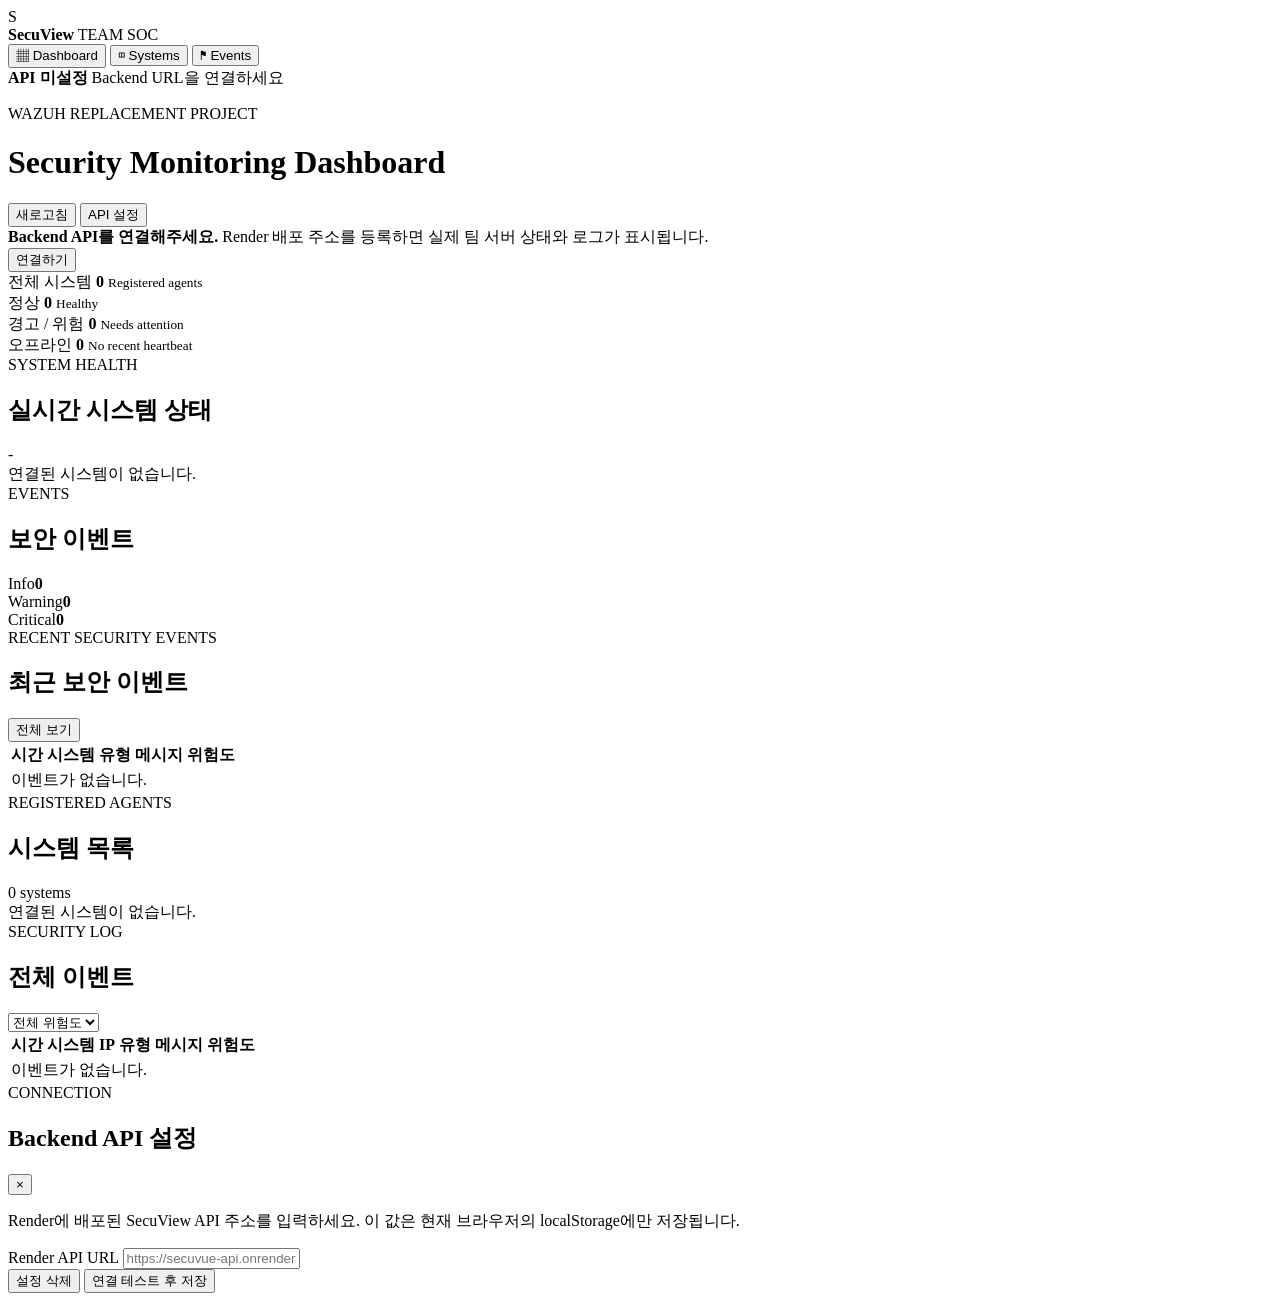
==== index.html @ e7838604 "Add GitHub Pages dashboard shell" ====
<!doctype html>
<html lang="ko">
<head>
  <meta charset="utf-8">
  <meta name="viewport" content="width=device-width,initial-scale=1">
  <meta name="theme-color" content="#0f172a">
  <title>SecuView | Security Monitoring Dashboard</title>
  <link rel="stylesheet" href="./css/style.css">
</head>
<body>
  <div class="app-shell">
    <aside class="sidebar">
      <div class="brand">
        <div class="brand-mark">S</div>
        <div class="brand-copy">
          <strong>SecuView</strong>
          <span>TEAM SOC</span>
        </div>
      </div>

      <nav class="nav">
        <button class="nav-item active" data-page="dashboard"><span>▦</span> Dashboard</button>
        <button class="nav-item" data-page="systems"><span>◫</span> Systems</button>
        <button class="nav-item" data-page="events"><span>⚑</span> Events</button>
      </nav>

      <div class="sidebar-status">
        <i id="apiDot"></i>
        <div>
          <strong id="apiState">API 미설정</strong>
          <span id="apiSmall">Backend URL을 연결하세요</span>
        </div>
      </div>
    </aside>

    <main class="main">
      <header class="topbar">
        <div>
          <p class="eyebrow">WAZUH REPLACEMENT PROJECT</p>
          <h1 id="pageTitle">Security Monitoring Dashboard</h1>
        </div>
        <div class="top-actions">
          <button id="refreshBtn" class="btn secondary">새로고침</button>
          <button id="settingsBtn" class="btn primary">API 설정</button>
        </div>
      </header>

      <section id="connectionNotice" class="notice">
        <div>
          <strong>Backend API를 연결해주세요.</strong>
          <span>Render 배포 주소를 등록하면 실제 팀 서버 상태와 로그가 표시됩니다.</span>
        </div>
        <button id="noticeSettings" class="btn primary">연결하기</button>
      </section>

      <section id="dashboardPage" class="page active">
        <div class="summary-grid">
          <article class="summary-card">
            <span>전체 시스템</span>
            <strong id="totalSystems">0</strong>
            <small>Registered agents</small>
          </article>
          <article class="summary-card">
            <span>정상</span>
            <strong id="healthySystems">0</strong>
            <small>Healthy</small>
          </article>
          <article class="summary-card">
            <span>경고 / 위험</span>
            <strong id="alertSystems">0</strong>
            <small>Needs attention</small>
          </article>
          <article class="summary-card">
            <span>오프라인</span>
            <strong id="offlineSystems">0</strong>
            <small>No recent heartbeat</small>
          </article>
        </div>

        <div class="dashboard-grid">
          <article class="panel span-2">
            <div class="panel-head">
              <div>
                <span class="panel-label">SYSTEM HEALTH</span>
                <h2>실시간 시스템 상태</h2>
              </div>
              <span id="lastUpdated" class="badge">-</span>
            </div>
            <div id="dashboardSystems" class="system-list empty-box">연결된 시스템이 없습니다.</div>
          </article>

          <article class="panel">
            <div class="panel-head">
              <div>
                <span class="panel-label">EVENTS</span>
                <h2>보안 이벤트</h2>
              </div>
            </div>
            <div class="event-counts">
              <div><i class="legend-dot info"></i><span>Info</span><strong id="infoEvents">0</strong></div>
              <div><i class="legend-dot warning"></i><span>Warning</span><strong id="warningEvents">0</strong></div>
              <div><i class="legend-dot critical"></i><span>Critical</span><strong id="criticalEvents">0</strong></div>
            </div>
          </article>

          <article class="panel full">
            <div class="panel-head">
              <div>
                <span class="panel-label">RECENT SECURITY EVENTS</span>
                <h2>최근 보안 이벤트</h2>
              </div>
              <button class="text-btn" data-go="events">전체 보기</button>
            </div>
            <div class="table-wrap">
              <table>
                <thead>
                  <tr>
                    <th>시간</th>
                    <th>시스템</th>
                    <th>유형</th>
                    <th>메시지</th>
                    <th>위험도</th>
                  </tr>
                </thead>
                <tbody id="recentEvents">
                  <tr><td colspan="5" class="empty-cell">이벤트가 없습니다.</td></tr>
                </tbody>
              </table>
            </div>
          </article>
        </div>
      </section>

      <section id="systemsPage" class="page">
        <article class="panel full">
          <div class="panel-head">
            <div>
              <span class="panel-label">REGISTERED AGENTS</span>
              <h2>시스템 목록</h2>
            </div>
            <span id="systemCount" class="badge">0 systems</span>
          </div>
          <div id="systemsGrid" class="systems-grid empty-box">연결된 시스템이 없습니다.</div>
        </article>
      </section>

      <section id="eventsPage" class="page">
        <article class="panel full">
          <div class="panel-head">
            <div>
              <span class="panel-label">SECURITY LOG</span>
              <h2>전체 이벤트</h2>
            </div>
            <select id="severityFilter">
              <option value="all">전체 위험도</option>
              <option value="info">Info</option>
              <option value="warning">Warning</option>
              <option value="critical">Critical</option>
            </select>
          </div>
          <div class="table-wrap">
            <table>
              <thead>
                <tr>
                  <th>시간</th>
                  <th>시스템</th>
                  <th>IP</th>
                  <th>유형</th>
                  <th>메시지</th>
                  <th>위험도</th>
                </tr>
              </thead>
              <tbody id="allEvents">
                <tr><td colspan="6" class="empty-cell">이벤트가 없습니다.</td></tr>
              </tbody>
            </table>
          </div>
        </article>
      </section>
    </main>
  </div>

  <div id="settingsModal" class="modal hidden">
    <div class="modal-card">
      <div class="modal-head">
        <div>
          <span class="panel-label">CONNECTION</span>
          <h2>Backend API 설정</h2>
        </div>
        <button id="closeSettings" class="icon-btn">×</button>
      </div>

      <p class="help">
        Render에 배포된 SecuView API 주소를 입력하세요. 이 값은 현재 브라우저의
        localStorage에만 저장됩니다.
      </p>

      <form id="settingsForm">
        <label>
          Render API URL
          <input id="apiUrlInput" type="url" placeholder="https://secuvue-api.onrender.com" required>
        </label>
        <div id="settingsError" class="form-error hidden"></div>
        <div class="modal-actions">
          <button type="button" id="clearApiBtn" class="btn secondary">설정 삭제</button>
          <button type="submit" class="btn primary">연결 테스트 후 저장</button>
        </div>
      </form>
    </div>
  </div>

  <script src="./js/app.js"></script>
</body>
</html>
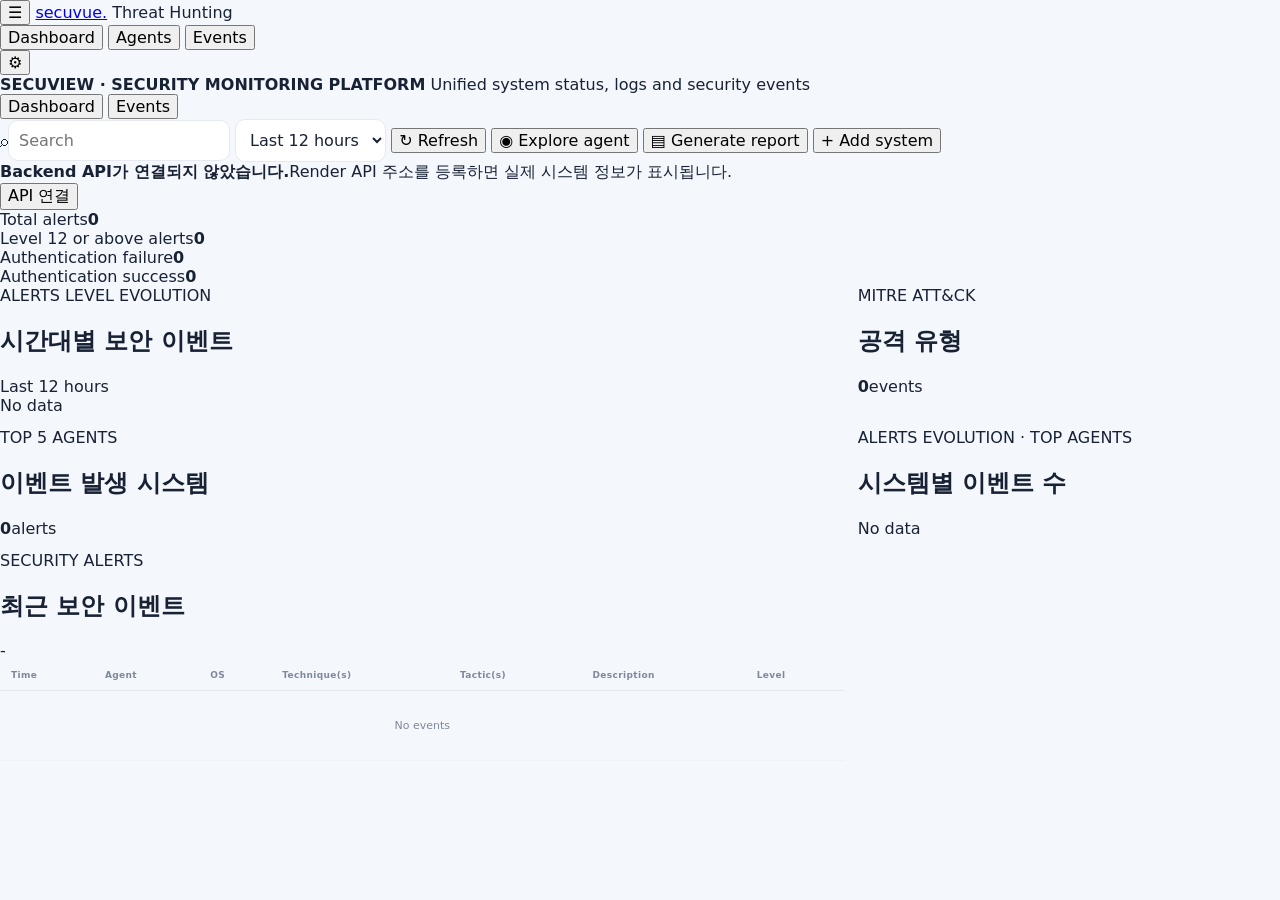
==== commit 0b38bbcc: "Redesign dashboard with Wazuh-inspired SOC interface" ====
--- a/index.html
+++ b/index.html
@@ -3,209 +3,189 @@
 <head>
   <meta charset="utf-8">
   <meta name="viewport" content="width=device-width,initial-scale=1">
-  <meta name="theme-color" content="#0f172a">
-  <title>SecuView | Security Monitoring Dashboard</title>
+  <meta name="theme-color" content="#ffffff">
+  <title>SecuView | Threat Hunting</title>
   <link rel="stylesheet" href="./css/style.css">
 </head>
 <body>
-  <div class="app-shell">
-    <aside class="sidebar">
-      <div class="brand">
-        <div class="brand-mark">S</div>
-        <div class="brand-copy">
-          <strong>SecuView</strong>
-          <span>TEAM SOC</span>
-        </div>
+  <header class="global-header">
+    <div class="brand-area">
+      <button class="hamburger" aria-label="menu">☰</button>
+      <a class="logo" href="#" data-page-link="dashboard">secuvue<span>.</span></a>
+      <span class="module-chip">Threat Hunting</span>
+    </div>
+    <nav class="top-nav">
+      <button class="nav-link active" data-page-link="dashboard">Dashboard</button>
+      <button class="nav-link" data-page-link="agents">Agents</button>
+      <button class="nav-link" data-page-link="events">Events</button>
+    </nav>
+    <div class="status-area">
+      <button id="settingsBtn" class="round-btn" title="API settings">⚙</button>
+      <i id="apiLed" class="api-led"></i>
+    </div>
+  </header>
+
+  <div class="blue-banner">
+    <strong>SECUVIEW · SECURITY MONITORING PLATFORM</strong>
+    <span>Unified system status, logs and security events</span>
+  </div>
+
+  <main class="workspace">
+    <section class="toolbar">
+      <div class="tabs">
+        <button class="tab active" data-page-link="dashboard">Dashboard</button>
+        <button class="tab" data-page-link="events">Events</button>
+      </div>
+      <div class="toolbar-actions">
+        <label class="search-box"><span>⌕</span><input id="globalSearch" type="search" placeholder="Search"></label>
+        <select id="timeRange" class="control">
+          <option value="1">Last 1 hour</option>
+          <option value="6">Last 6 hours</option>
+          <option value="12" selected>Last 12 hours</option>
+          <option value="24">Last 24 hours</option>
+          <option value="168">Last 7 days</option>
+          <option value="720">Last 30 days</option>
+        </select>
+        <button id="refreshBtn" class="tool-btn">↻ Refresh</button>
+        <button id="exploreBtn" class="tool-btn">◉ Explore agent</button>
+        <button id="reportBtn" class="tool-btn">▤ Generate report</button>
+        <button id="addSystemBtn" class="primary-btn">+ Add system</button>
+      </div>
+    </section>
+
+    <section id="apiNotice" class="api-notice">
+      <div><strong>Backend API가 연결되지 않았습니다.</strong><span>Render API 주소를 등록하면 실제 시스템 정보가 표시됩니다.</span></div>
+      <button id="apiNoticeBtn" class="primary-btn">API 연결</button>
+    </section>
+
+    <section id="dashboardPage" class="page active">
+      <div class="metric-strip">
+        <article><span>Total alerts</span><strong id="totalAlerts">0</strong></article>
+        <article><span>Level 12 or above alerts</span><strong id="criticalAlerts" class="red">0</strong></article>
+        <article><span>Authentication failure</span><strong id="authFailures" class="red">0</strong></article>
+        <article><span>Authentication success</span><strong id="authSuccess">0</strong></article>
       </div>
 
-      <nav class="nav">
-        <button class="nav-item active" data-page="dashboard"><span>▦</span> Dashboard</button>
-        <button class="nav-item" data-page="systems"><span>◫</span> Systems</button>
-        <button class="nav-item" data-page="events"><span>⚑</span> Events</button>
-      </nav>
+      <div class="dashboard-grid">
+        <article class="card wide">
+          <div class="card-head"><div><span class="kicker">ALERTS LEVEL EVOLUTION</span><h2>시간대별 보안 이벤트</h2></div><span id="timeCaption" class="tiny-chip">Last 12 hours</span></div>
+          <div id="timelineChart" class="line-chart empty-chart">No data</div>
+        </article>
 
-      <div class="sidebar-status">
-        <i id="apiDot"></i>
-        <div>
-          <strong id="apiState">API 미설정</strong>
-          <span id="apiSmall">Backend URL을 연결하세요</span>
-        </div>
-      </div>
-    </aside>
+        <article class="card">
+          <div class="card-head"><div><span class="kicker">MITRE ATT&CK</span><h2>공격 유형</h2></div></div>
+          <div class="donut-layout">
+            <div id="attackDonut" class="donut"><div><strong id="attackCount">0</strong><span>events</span></div></div>
+            <div id="attackLegend" class="legend"></div>
+          </div>
+        </article>
 
-    <main class="main">
-      <header class="topbar">
-        <div>
-          <p class="eyebrow">WAZUH REPLACEMENT PROJECT</p>
-          <h1 id="pageTitle">Security Monitoring Dashboard</h1>
-        </div>
-        <div class="top-actions">
-          <button id="refreshBtn" class="btn secondary">새로고침</button>
-          <button id="settingsBtn" class="btn primary">API 설정</button>
-        </div>
-      </header>
+        <article class="card">
+          <div class="card-head"><div><span class="kicker">TOP 5 AGENTS</span><h2>이벤트 발생 시스템</h2></div></div>
+          <div class="donut-layout">
+            <div id="agentDonut" class="donut"><div><strong id="agentAlertCount">0</strong><span>alerts</span></div></div>
+            <div id="agentLegend" class="legend"></div>
+          </div>
+        </article>
 
-      <section id="connectionNotice" class="notice">
-        <div>
-          <strong>Backend API를 연결해주세요.</strong>
-          <span>Render 배포 주소를 등록하면 실제 팀 서버 상태와 로그가 표시됩니다.</span>
-        </div>
-        <button id="noticeSettings" class="btn primary">연결하기</button>
-      </section>
+        <article class="card wide">
+          <div class="card-head"><div><span class="kicker">ALERTS EVOLUTION · TOP AGENTS</span><h2>시스템별 이벤트 수</h2></div></div>
+          <div id="agentBars" class="bar-chart empty-chart">No data</div>
+        </article>
 
-      <section id="dashboardPage" class="page active">
-        <div class="summary-grid">
-          <article class="summary-card">
-            <span>전체 시스템</span>
-            <strong id="totalSystems">0</strong>
-            <small>Registered agents</small>
-          </article>
-          <article class="summary-card">
-            <span>정상</span>
-            <strong id="healthySystems">0</strong>
-            <small>Healthy</small>
-          </article>
-          <article class="summary-card">
-            <span>경고 / 위험</span>
-            <strong id="alertSystems">0</strong>
-            <small>Needs attention</small>
-          </article>
-          <article class="summary-card">
-            <span>오프라인</span>
-            <strong id="offlineSystems">0</strong>
-            <small>No recent heartbeat</small>
-          </article>
-        </div>
-
-        <div class="dashboard-grid">
-          <article class="panel span-2">
-            <div class="panel-head">
-              <div>
-                <span class="panel-label">SYSTEM HEALTH</span>
-                <h2>실시간 시스템 상태</h2>
-              </div>
-              <span id="lastUpdated" class="badge">-</span>
-            </div>
-            <div id="dashboardSystems" class="system-list empty-box">연결된 시스템이 없습니다.</div>
-          </article>
-
-          <article class="panel">
-            <div class="panel-head">
-              <div>
-                <span class="panel-label">EVENTS</span>
-                <h2>보안 이벤트</h2>
-              </div>
-            </div>
-            <div class="event-counts">
-              <div><i class="legend-dot info"></i><span>Info</span><strong id="infoEvents">0</strong></div>
-              <div><i class="legend-dot warning"></i><span>Warning</span><strong id="warningEvents">0</strong></div>
-              <div><i class="legend-dot critical"></i><span>Critical</span><strong id="criticalEvents">0</strong></div>
-            </div>
-          </article>
-
-          <article class="panel full">
-            <div class="panel-head">
-              <div>
-                <span class="panel-label">RECENT SECURITY EVENTS</span>
-                <h2>최근 보안 이벤트</h2>
-              </div>
-              <button class="text-btn" data-go="events">전체 보기</button>
-            </div>
-            <div class="table-wrap">
-              <table>
-                <thead>
-                  <tr>
-                    <th>시간</th>
-                    <th>시스템</th>
-                    <th>유형</th>
-                    <th>메시지</th>
-                    <th>위험도</th>
-                  </tr>
-                </thead>
-                <tbody id="recentEvents">
-                  <tr><td colspan="5" class="empty-cell">이벤트가 없습니다.</td></tr>
-                </tbody>
-              </table>
-            </div>
-          </article>
-        </div>
-      </section>
-
-      <section id="systemsPage" class="page">
-        <article class="panel full">
-          <div class="panel-head">
-            <div>
-              <span class="panel-label">REGISTERED AGENTS</span>
-              <h2>시스템 목록</h2>
-            </div>
-            <span id="systemCount" class="badge">0 systems</span>
-          </div>
-          <div id="systemsGrid" class="systems-grid empty-box">연결된 시스템이 없습니다.</div>
-        </article>
-      </section>
-
-      <section id="eventsPage" class="page">
-        <article class="panel full">
-          <div class="panel-head">
-            <div>
-              <span class="panel-label">SECURITY LOG</span>
-              <h2>전체 이벤트</h2>
-            </div>
-            <select id="severityFilter">
-              <option value="all">전체 위험도</option>
-              <option value="info">Info</option>
-              <option value="warning">Warning</option>
-              <option value="critical">Critical</option>
-            </select>
-          </div>
+        <article class="card full">
+          <div class="card-head"><div><span class="kicker">SECURITY ALERTS</span><h2>최근 보안 이벤트</h2></div><span id="lastUpdated" class="muted">-</span></div>
           <div class="table-wrap">
             <table>
-              <thead>
-                <tr>
-                  <th>시간</th>
-                  <th>시스템</th>
-                  <th>IP</th>
-                  <th>유형</th>
-                  <th>메시지</th>
-                  <th>위험도</th>
-                </tr>
-              </thead>
-              <tbody id="allEvents">
-                <tr><td colspan="6" class="empty-cell">이벤트가 없습니다.</td></tr>
-              </tbody>
+              <thead><tr><th>Time</th><th>Agent</th><th>OS</th><th>Technique(s)</th><th>Tactic(s)</th><th>Description</th><th>Level</th></tr></thead>
+              <tbody id="dashboardEvents"><tr><td colspan="7" class="empty-cell">No events</td></tr></tbody>
             </table>
           </div>
         </article>
-      </section>
-    </main>
-  </div>
+      </div>
+    </section>
+
+    <section id="agentsPage" class="page">
+      <div class="page-heading">
+        <div><span class="kicker">AGENT MANAGEMENT</span><h1>Agents</h1><p>팀 서버를 등록하고 실제 상태와 서비스 정보를 확인합니다.</p></div>
+        <button id="addSystemBtn2" class="primary-btn">+ Add system</button>
+      </div>
+      <div class="agent-summary">
+        <div><span>Total</span><strong id="agentTotal">0</strong></div>
+        <div><span>Active</span><strong id="agentActive">0</strong></div>
+        <div><span>Warning</span><strong id="agentWarning">0</strong></div>
+        <div><span>Disconnected</span><strong id="agentOffline">0</strong></div>
+      </div>
+      <div class="card full">
+        <div class="card-head"><div><span class="kicker">REGISTERED SYSTEMS</span><h2>시스템 목록</h2></div>
+          <select id="agentStatusFilter" class="control"><option value="all">All status</option><option value="healthy">Active</option><option value="warning">Warning</option><option value="critical">Critical</option><option value="offline">Disconnected</option></select>
+        </div>
+        <div id="agentsGrid" class="agents-grid empty-state">등록된 시스템이 없습니다.</div>
+      </div>
+    </section>
+
+    <section id="eventsPage" class="page">
+      <div class="page-heading"><div><span class="kicker">THREAT HUNTING</span><h1>Events</h1><p>수집된 로그를 검색하고 위험도·Agent·유형별로 필터링합니다.</p></div></div>
+      <div class="card full">
+        <div class="event-filters">
+          <input id="eventSearch" type="search" placeholder="메시지 / IP / Agent 검색">
+          <select id="severityFilter" class="control"><option value="all">All levels</option><option value="critical">Critical</option><option value="warning">Warning</option><option value="info">Info</option></select>
+          <select id="agentFilter" class="control"><option value="all">All agents</option></select>
+          <select id="typeFilter" class="control"><option value="all">All event types</option></select>
+          <span id="eventCount" class="muted">0 results</span>
+        </div>
+        <div class="table-wrap">
+          <table>
+            <thead><tr><th>Time</th><th>Agent</th><th>IP</th><th>Type</th><th>Source</th><th>Description</th><th>Level</th></tr></thead>
+            <tbody id="allEvents"><tr><td colspan="7" class="empty-cell">No events</td></tr></tbody>
+          </table>
+        </div>
+      </div>
+    </section>
+  </main>
 
   <div id="settingsModal" class="modal hidden">
     <div class="modal-card">
-      <div class="modal-head">
-        <div>
-          <span class="panel-label">CONNECTION</span>
-          <h2>Backend API 설정</h2>
+      <div class="modal-head"><div><span class="kicker">CONNECTION</span><h2>API 설정</h2></div><button class="close-btn" data-close="settingsModal">×</button></div>
+      <p>Render에 배포한 SecuView API 주소와 관리자 키를 입력합니다. 값은 현재 브라우저에만 저장됩니다.</p>
+      <form id="settingsForm">
+        <label>Backend API URL<input id="apiUrlInput" type="url" placeholder="https://secuvue-api.onrender.com" required></label>
+        <label>Admin Key<input id="adminKeyInput" type="password" placeholder="Render ADMIN_API_KEY"></label>
+        <div id="settingsError" class="form-error hidden"></div>
+        <div class="modal-actions"><button type="button" id="clearSettingsBtn" class="secondary-btn">설정 삭제</button><button type="submit" class="primary-btn">연결 테스트 후 저장</button></div>
+      </form>
+    </div>
+  </div>
+
+  <div id="registerModal" class="modal hidden">
+    <div class="modal-card">
+      <div class="modal-head"><div><span class="kicker">AGENT ENROLLMENT</span><h2>시스템 추가</h2></div><button class="close-btn" data-close="registerModal">×</button></div>
+      <p>IP와 Agent ID를 먼저 등록합니다. 대상 Linux 서버에서 Agent를 실행하면 실제 OS/CPU/RAM/Disk/로그가 채워집니다.</p>
+      <form id="registerForm">
+        <div class="form-grid">
+          <label>System name<input name="name" placeholder="DNS-Rocky" required></label>
+          <label>IP address<input name="ip" placeholder="192.168.16.117" required></label>
+          <label>Agent ID<input name="agent_id" placeholder="dns-rocky" required></label>
+          <label>OS (optional)<input name="os_name" placeholder="Rocky Linux"></label>
         </div>
-        <button id="closeSettings" class="icon-btn">×</button>
-      </div>
+        <div id="registerError" class="form-error hidden"></div>
+        <div class="modal-actions"><button type="button" class="secondary-btn" data-close="registerModal">취소</button><button type="submit" class="primary-btn">등록</button></div>
+      </form>
+    </div>
+  </div>
 
-      <p class="help">
-        Render에 배포된 SecuView API 주소를 입력하세요. 이 값은 현재 브라우저의
-        localStorage에만 저장됩니다.
-      </p>
+  <div id="enrollModal" class="modal hidden">
+    <div class="modal-card large">
+      <div class="modal-head"><div><span class="kicker">INSTALL AGENT</span><h2 id="enrollTitle">Agent 연결</h2></div><button class="close-btn" data-close="enrollModal">×</button></div>
+      <p>아래 값을 대상 Linux 서버의 <code>/etc/secuvue-agent.env</code>에 넣고 Agent를 실행하세요.</p>
+      <div class="install-box"><pre id="enrollText"></pre><button id="copyEnrollBtn" class="secondary-btn">복사</button></div>
+    </div>
+  </div>
 
-      <form id="settingsForm">
-        <label>
-          Render API URL
-          <input id="apiUrlInput" type="url" placeholder="https://secuvue-api.onrender.com" required>
-        </label>
-        <div id="settingsError" class="form-error hidden"></div>
-        <div class="modal-actions">
-          <button type="button" id="clearApiBtn" class="btn secondary">설정 삭제</button>
-          <button type="submit" class="btn primary">연결 테스트 후 저장</button>
-        </div>
-      </form>
+  <div id="detailModal" class="modal hidden">
+    <div class="modal-card large">
+      <div class="modal-head"><div><span class="kicker">AGENT DETAILS</span><h2 id="detailTitle">System</h2></div><button class="close-btn" data-close="detailModal">×</button></div>
+      <div id="detailBody"></div>
     </div>
   </div>
 
--- a/css/style.css
+++ b/css/style.css
@@ -0,0 +1,54 @@
+:root {
+  --bg:#f4f7fb;
+  --panel:#ffffff;
+  --ink:#182235;
+  --muted:#7e899b;
+  --line:#e5eaf1;
+  --nav:#0f1728;
+  --nav-soft:#1b2942;
+  --blue:#3d78f2;
+  --green:#20a66a;
+  --amber:#e7a23a;
+  --red:#df5050;
+  --shadow:0 12px 34px rgba(31,49,79,.07);
+  --radius:18px;
+}
+*{box-sizing:border-box}
+html,body{margin:0;min-height:100%;font-family:Inter,Pretendard,"Noto Sans KR",system-ui,-apple-system,sans-serif;background:var(--bg);color:var(--ink)}
+button,input,select{font:inherit}
+button{cursor:pointer}
+.app-shell{min-height:100vh;display:grid;grid-template-columns:220px minmax(0,1fr)}
+.sidebar{height:100vh;position:sticky;top:0;background:var(--nav);padding:24px 18px;color:#fff;display:flex;flex-direction:column}
+.brand{display:flex;align-items:center;gap:11px;margin-bottom:32px}
+.brand-mark{width:38px;height:38px;border-radius:12px;background:#fff;color:var(--nav);display:grid;place-items:center;font-weight:900}
+.brand-copy strong,.brand-copy span{display:block}.brand-copy span{color:#8f9db2;font-size:10px;letter-spacing:.08em;margin-top:2px}
+.nav{display:flex;flex-direction:column;gap:7px}
+.nav-item{border:0;background:transparent;color:#96a2b5;padding:12px 13px;border-radius:10px;text-align:left}
+.nav-item span{display:inline-block;width:22px}.nav-item:hover,.nav-item.active{background:var(--nav-soft);color:#fff}
+.sidebar-status{margin-top:auto;display:flex;gap:9px;align-items:center;color:#9aa7ba}
+.sidebar-status i{width:9px;height:9px;border-radius:50%;background:#7b8491;flex:0 0 auto}.sidebar-status i.online{background:var(--green);box-shadow:0 0 0 5px rgba(32,166,106,.12)}.sidebar-status i.error{background:var(--red);box-shadow:0 0 0 5px rgba(223,80,80,.1)}
+.sidebar-status strong,.sidebar-status span{display:block}.sidebar-status strong{font-size:11px;color:#d9e1ec}.sidebar-status span{font-size:9px;margin-top:2px}
+.main{min-width:0;padding:28px 34px 46px}
+.topbar{display:flex;justify-content:space-between;align-items:center;gap:18px;margin-bottom:20px}
+.eyebrow{margin:0 0 6px;color:var(--blue);font-size:10px;font-weight:800;letter-spacing:.08em}
+h1{margin:0;font-size:26px}.top-actions{display:flex;gap:9px}
+.btn{border-radius:11px;padding:10px 14px;font-weight:700;border:0}.btn.primary{background:var(--blue);color:#fff}.btn.secondary{background:#fff;color:var(--ink);border:1px solid var(--line)}
+.notice{display:flex;justify-content:space-between;align-items:center;gap:14px;background:#eef4ff;border:1px solid #d9e6ff;border-radius:15px;padding:15px 17px;margin-bottom:14px}.notice.hidden{display:none}.notice strong,.notice span{display:block}.notice strong{font-size:13px}.notice span{font-size:11px;color:#66758c;margin-top:4px}
+.page{display:none}.page.active{display:block}
+.summary-grid{display:grid;grid-template-columns:repeat(4,minmax(0,1fr));gap:13px;margin-bottom:13px}
+.summary-card{background:var(--panel);border:1px solid var(--line);border-radius:var(--radius);padding:17px;box-shadow:var(--shadow)}
+.summary-card span{display:block;font-size:11px;color:var(--muted)}.summary-card strong{display:block;font-size:30px;margin:6px 0 2px}.summary-card small{color:#a0a8b5;font-size:10px}
+.dashboard-grid{display:grid;grid-template-columns:2fr 1fr;gap:13px}
+.panel{background:var(--panel);border:1px solid var(--line);border-radius:var(--radius);padding:18px;box-shadow:var(--shadow);min-width:0}.panel.full{grid-column:1/-1}
+.panel-head{display:flex;justify-content:space-between;align-items:flex-start;gap:12px;margin-bottom:16px}.panel-label{font-size:9px;letter-spacing:.09em;font-weight:900;color:var(--blue)}.panel h2,.modal h2{margin:4px 0 0;font-size:16px}.badge{font-size:10px;font-weight:700;border-radius:999px;padding:6px 9px;background:#edf3ff;color:var(--blue)}.text-btn{border:0;background:transparent;color:var(--blue);font-weight:700}
+.system-list{display:grid;grid-template-columns:repeat(2,minmax(0,1fr));gap:11px}.mini-system,.system-card{border:1px solid var(--line);border-radius:14px;padding:14px}.mini-head,.system-head{display:flex;justify-content:space-between;gap:10px}.mini-system h3,.system-card h3{margin:0;font-size:14px}.meta{font-size:10px;color:var(--muted);margin-top:4px;line-height:1.5}
+.status-pill{height:max-content;font-size:9px;font-weight:900;padding:5px 8px;border-radius:999px}.status-pill.healthy{background:#e9f8f1;color:var(--green)}.status-pill.warning{background:#fff4e2;color:#b97112}.status-pill.critical,.status-pill.offline{background:#fdeaea;color:var(--red)}
+.metrics{display:grid;grid-template-columns:repeat(3,1fr);gap:7px;margin-top:12px}.metric{background:#f6f8fb;border-radius:10px;padding:9px}.metric span{display:block;font-size:9px;color:var(--muted)}.metric strong{font-size:14px}
+.event-counts{display:flex;flex-direction:column;gap:5px}.event-counts>div{display:grid;grid-template-columns:10px 1fr auto;gap:9px;align-items:center;padding:11px 0;border-bottom:1px solid #f0f2f5}.legend-dot{width:9px;height:9px;border-radius:3px}.legend-dot.info{background:var(--blue)}.legend-dot.warning{background:var(--amber)}.legend-dot.critical{background:var(--red)}
+.table-wrap{overflow:auto}table{width:100%;border-collapse:collapse;min-width:760px}th{text-align:left;color:var(--muted);font-size:9px;letter-spacing:.04em;padding:10px 11px;border-bottom:1px solid var(--line)}td{font-size:11px;padding:11px;border-bottom:1px solid #f0f2f5;vertical-align:top;max-width:470px}.empty-cell{text-align:center;color:var(--muted);padding:28px!important}.severity{font-size:9px;font-weight:900;text-transform:uppercase;border-radius:999px;padding:4px 7px;display:inline-block}.severity.info{background:#edf3ff;color:var(--blue)}.severity.warning{background:#fff3df;color:#b56c0c}.severity.critical{background:#fde9e9;color:var(--red)}
+.systems-grid{display:grid;grid-template-columns:repeat(2,minmax(0,1fr));gap:13px}.service-tags{display:flex;gap:5px;flex-wrap:wrap;margin-top:12px}.service-tag{font-size:9px;border-radius:7px;padding:5px 7px;background:#f2f4f8;color:#667183}.service-tag.active{background:#e9f8f1;color:var(--green)}
+.empty-box{display:block!important;text-align:center;color:var(--muted);padding:42px 12px}
+select,input{border:1px solid var(--line);border-radius:10px;background:#fff;padding:10px;color:var(--ink);outline:none}input:focus,select:focus{border-color:#aac0f8;box-shadow:0 0 0 3px rgba(61,120,242,.08)}
+.modal{position:fixed;inset:0;background:rgba(6,14,28,.5);display:grid;place-items:center;padding:20px;z-index:30}.modal.hidden{display:none}.modal-card{width:min(570px,100%);background:#fff;border-radius:19px;padding:20px;box-shadow:0 28px 90px rgba(0,0,0,.26)}.modal-head{display:flex;justify-content:space-between;align-items:flex-start;gap:12px}.icon-btn{border:0;background:#f2f4f8;border-radius:9px;width:32px;height:32px;font-size:20px}.help{font-size:11px;color:var(--muted);line-height:1.6}.modal label{display:block;font-size:11px;font-weight:700}.modal input{display:block;width:100%;margin-top:7px}.modal-actions{display:flex;justify-content:flex-end;gap:8px;margin-top:14px}.form-error{margin-top:10px;background:#fdeaea;color:#b73737;border-radius:10px;padding:9px;font-size:11px}.hidden{display:none!important}
+@media(max-width:980px){.app-shell{grid-template-columns:78px minmax(0,1fr)}.brand-copy,.sidebar-status{display:none}.brand{justify-content:center}.nav-item{font-size:0;text-align:center}.nav-item span{font-size:16px;width:auto}.summary-grid{grid-template-columns:repeat(2,1fr)}.system-list,.systems-grid{grid-template-columns:1fr}}
+@media(max-width:680px){.app-shell{display:block}.sidebar{height:auto;position:static;flex-direction:row;align-items:center;padding:12px}.brand{margin:0 14px 0 0}.nav{flex-direction:row}.nav-item{font-size:10px}.nav-item span{display:none}.main{padding:18px 12px 34px}.topbar{align-items:flex-start;flex-direction:column}.summary-grid,.dashboard-grid{grid-template-columns:1fr}.panel.full{grid-column:span 1}.notice{align-items:flex-start;flex-direction:column}}
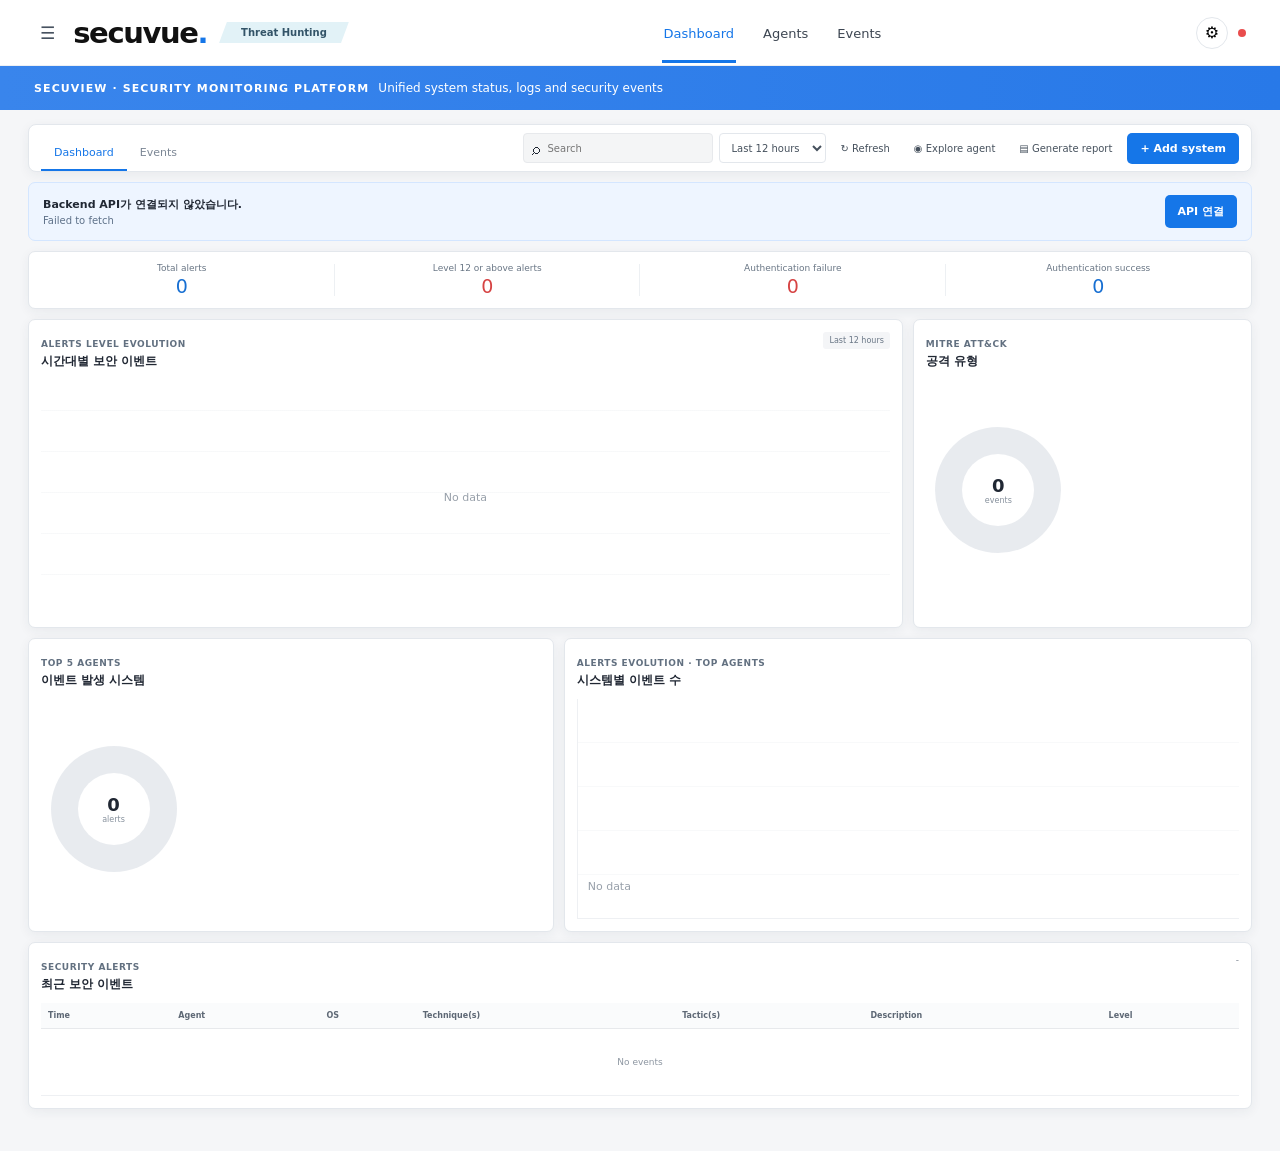
==== commit cfd1b6da: "Add refresh loading indicator" ====
--- a/index.html
+++ b/index.html
@@ -189,6 +189,13 @@
     </div>
   </div>
 
+  <div id="loadingOverlay" class="loading-overlay hidden" role="status" aria-live="polite">
+    <div class="loading-box">
+      <span class="loading-spinner" aria-hidden="true"></span>
+      <div><strong>데이터 불러오는 중...</strong><span>SecuView가 최신 시스템 상태와 로그를 가져오고 있습니다.</span></div>
+    </div>
+  </div>
+
   <script src="./js/app.js"></script>
 </body>
 </html>
--- a/css/style.css
+++ b/css/style.css
@@ -1,54 +1,46 @@
-:root {
-  --bg:#f4f7fb;
-  --panel:#ffffff;
-  --ink:#182235;
-  --muted:#7e899b;
-  --line:#e5eaf1;
-  --nav:#0f1728;
-  --nav-soft:#1b2942;
-  --blue:#3d78f2;
-  --green:#20a66a;
-  --amber:#e7a23a;
-  --red:#df5050;
-  --shadow:0 12px 34px rgba(31,49,79,.07);
-  --radius:18px;
+:root{
+  --blue:#1576e8;--blue2:#3185ea;--ink:#202733;--muted:#6d7785;--border:#e3e7ec;
+  --panel:#fff;--bg:#f5f6f8;--danger:#e94d4d;--warn:#e1a72d;--success:#119e69;
+  --shadow:0 3px 12px rgba(31,46,66,.06)
 }
 *{box-sizing:border-box}
 html,body{margin:0;min-height:100%;font-family:Inter,Pretendard,"Noto Sans KR",system-ui,-apple-system,sans-serif;background:var(--bg);color:var(--ink)}
-button,input,select{font:inherit}
-button{cursor:pointer}
-.app-shell{min-height:100vh;display:grid;grid-template-columns:220px minmax(0,1fr)}
-.sidebar{height:100vh;position:sticky;top:0;background:var(--nav);padding:24px 18px;color:#fff;display:flex;flex-direction:column}
-.brand{display:flex;align-items:center;gap:11px;margin-bottom:32px}
-.brand-mark{width:38px;height:38px;border-radius:12px;background:#fff;color:var(--nav);display:grid;place-items:center;font-weight:900}
-.brand-copy strong,.brand-copy span{display:block}.brand-copy span{color:#8f9db2;font-size:10px;letter-spacing:.08em;margin-top:2px}
-.nav{display:flex;flex-direction:column;gap:7px}
-.nav-item{border:0;background:transparent;color:#96a2b5;padding:12px 13px;border-radius:10px;text-align:left}
-.nav-item span{display:inline-block;width:22px}.nav-item:hover,.nav-item.active{background:var(--nav-soft);color:#fff}
-.sidebar-status{margin-top:auto;display:flex;gap:9px;align-items:center;color:#9aa7ba}
-.sidebar-status i{width:9px;height:9px;border-radius:50%;background:#7b8491;flex:0 0 auto}.sidebar-status i.online{background:var(--green);box-shadow:0 0 0 5px rgba(32,166,106,.12)}.sidebar-status i.error{background:var(--red);box-shadow:0 0 0 5px rgba(223,80,80,.1)}
-.sidebar-status strong,.sidebar-status span{display:block}.sidebar-status strong{font-size:11px;color:#d9e1ec}.sidebar-status span{font-size:9px;margin-top:2px}
-.main{min-width:0;padding:28px 34px 46px}
-.topbar{display:flex;justify-content:space-between;align-items:center;gap:18px;margin-bottom:20px}
-.eyebrow{margin:0 0 6px;color:var(--blue);font-size:10px;font-weight:800;letter-spacing:.08em}
-h1{margin:0;font-size:26px}.top-actions{display:flex;gap:9px}
-.btn{border-radius:11px;padding:10px 14px;font-weight:700;border:0}.btn.primary{background:var(--blue);color:#fff}.btn.secondary{background:#fff;color:var(--ink);border:1px solid var(--line)}
-.notice{display:flex;justify-content:space-between;align-items:center;gap:14px;background:#eef4ff;border:1px solid #d9e6ff;border-radius:15px;padding:15px 17px;margin-bottom:14px}.notice.hidden{display:none}.notice strong,.notice span{display:block}.notice strong{font-size:13px}.notice span{font-size:11px;color:#66758c;margin-top:4px}
+button,input,select{font:inherit}button{cursor:pointer}
+.global-header{height:66px;background:#fff;display:grid;grid-template-columns:auto 1fr auto;align-items:center;padding:0 34px;border-bottom:1px solid #eef0f3;position:sticky;top:0;z-index:20}
+.brand-area{display:flex;align-items:center;gap:12px}.hamburger{border:0;background:transparent;font-size:17px;color:#475260}
+.logo{text-decoration:none;color:#111;font-size:29px;font-weight:800;letter-spacing:-1.4px}.logo span{color:var(--blue)}
+.module-chip{font-size:10px;font-weight:700;background:#e2f2f7;color:#335468;clip-path:polygon(6% 0,100% 0,94% 100%,0 100%);padding:5px 22px}
+.top-nav{justify-self:center;display:flex;gap:25px}.nav-link{border:0;background:transparent;color:#3d4652;font-size:13px;padding:23px 2px 19px;border-bottom:3px solid transparent}.nav-link.active{color:var(--blue);border-color:var(--blue)}
+.status-area{display:flex;align-items:center;gap:10px}.round-btn{width:32px;height:32px;border-radius:50%;border:1px solid var(--border);background:#fff}.api-led{width:8px;height:8px;border-radius:50%;background:#abb2bd}.api-led.online{background:var(--success);box-shadow:0 0 0 5px rgba(17,158,105,.1)}.api-led.error{background:var(--danger)}
+.blue-banner{height:44px;background:linear-gradient(90deg,#3985ec,#2879e8);color:#fff;display:flex;align-items:center;gap:9px;padding:0 max(34px,calc((100vw - 1320px)/2));font-size:12px}.blue-banner strong{font-size:11px;letter-spacing:.1em}
+.workspace{max-width:1380px;margin:0 auto;padding:14px 28px 42px}
+.toolbar{min-height:48px;background:#fff;border:1px solid var(--border);border-radius:8px;display:flex;justify-content:space-between;align-items:center;gap:16px;padding:0 12px;margin-bottom:10px;box-shadow:var(--shadow)}
+.tabs{height:46px;display:flex;align-items:end}.tab{border:0;background:transparent;padding:14px 13px 10px;color:#7c8795;font-size:11px;border-bottom:2px solid transparent}.tab.active{color:var(--blue);border-color:var(--blue)}
+.toolbar-actions{display:flex;align-items:center;gap:6px;flex-wrap:wrap;justify-content:flex-end}
+.search-box{height:30px;width:190px;background:#f4f5f6;border:1px solid #e7e9ec;border-radius:4px;display:flex;align-items:center;gap:6px;padding:0 8px}.search-box input{border:0;outline:0;background:transparent;width:100%;font-size:10px}
+.control,.tool-btn{height:30px;border:1px solid var(--border);background:#fff;border-radius:4px;font-size:10px;color:#46515d;padding:0 8px}.tool-btn{border-color:transparent}.tool-btn:hover{background:#f2f6fb}
+.primary-btn,.secondary-btn{border:0;border-radius:5px;padding:9px 13px;font-size:11px;font-weight:700}.primary-btn{background:var(--blue);color:#fff}.primary-btn:hover{background:#0b69d4}.secondary-btn{background:#f3f5f7;color:#4c5866;border:1px solid var(--border)}
+.api-notice{background:#eef5ff;border:1px solid #d4e6ff;border-radius:7px;padding:12px 14px;margin-bottom:10px;display:flex;justify-content:space-between;align-items:center;gap:12px}.api-notice.hidden{display:none}.api-notice strong,.api-notice span{display:block}.api-notice strong{font-size:11px}.api-notice span{font-size:10px;color:#5e7189;margin-top:3px}
 .page{display:none}.page.active{display:block}
-.summary-grid{display:grid;grid-template-columns:repeat(4,minmax(0,1fr));gap:13px;margin-bottom:13px}
-.summary-card{background:var(--panel);border:1px solid var(--line);border-radius:var(--radius);padding:17px;box-shadow:var(--shadow)}
-.summary-card span{display:block;font-size:11px;color:var(--muted)}.summary-card strong{display:block;font-size:30px;margin:6px 0 2px}.summary-card small{color:#a0a8b5;font-size:10px}
-.dashboard-grid{display:grid;grid-template-columns:2fr 1fr;gap:13px}
-.panel{background:var(--panel);border:1px solid var(--line);border-radius:var(--radius);padding:18px;box-shadow:var(--shadow);min-width:0}.panel.full{grid-column:1/-1}
-.panel-head{display:flex;justify-content:space-between;align-items:flex-start;gap:12px;margin-bottom:16px}.panel-label{font-size:9px;letter-spacing:.09em;font-weight:900;color:var(--blue)}.panel h2,.modal h2{margin:4px 0 0;font-size:16px}.badge{font-size:10px;font-weight:700;border-radius:999px;padding:6px 9px;background:#edf3ff;color:var(--blue)}.text-btn{border:0;background:transparent;color:var(--blue);font-weight:700}
-.system-list{display:grid;grid-template-columns:repeat(2,minmax(0,1fr));gap:11px}.mini-system,.system-card{border:1px solid var(--line);border-radius:14px;padding:14px}.mini-head,.system-head{display:flex;justify-content:space-between;gap:10px}.mini-system h3,.system-card h3{margin:0;font-size:14px}.meta{font-size:10px;color:var(--muted);margin-top:4px;line-height:1.5}
-.status-pill{height:max-content;font-size:9px;font-weight:900;padding:5px 8px;border-radius:999px}.status-pill.healthy{background:#e9f8f1;color:var(--green)}.status-pill.warning{background:#fff4e2;color:#b97112}.status-pill.critical,.status-pill.offline{background:#fdeaea;color:var(--red)}
-.metrics{display:grid;grid-template-columns:repeat(3,1fr);gap:7px;margin-top:12px}.metric{background:#f6f8fb;border-radius:10px;padding:9px}.metric span{display:block;font-size:9px;color:var(--muted)}.metric strong{font-size:14px}
-.event-counts{display:flex;flex-direction:column;gap:5px}.event-counts>div{display:grid;grid-template-columns:10px 1fr auto;gap:9px;align-items:center;padding:11px 0;border-bottom:1px solid #f0f2f5}.legend-dot{width:9px;height:9px;border-radius:3px}.legend-dot.info{background:var(--blue)}.legend-dot.warning{background:var(--amber)}.legend-dot.critical{background:var(--red)}
-.table-wrap{overflow:auto}table{width:100%;border-collapse:collapse;min-width:760px}th{text-align:left;color:var(--muted);font-size:9px;letter-spacing:.04em;padding:10px 11px;border-bottom:1px solid var(--line)}td{font-size:11px;padding:11px;border-bottom:1px solid #f0f2f5;vertical-align:top;max-width:470px}.empty-cell{text-align:center;color:var(--muted);padding:28px!important}.severity{font-size:9px;font-weight:900;text-transform:uppercase;border-radius:999px;padding:4px 7px;display:inline-block}.severity.info{background:#edf3ff;color:var(--blue)}.severity.warning{background:#fff3df;color:#b56c0c}.severity.critical{background:#fde9e9;color:var(--red)}
-.systems-grid{display:grid;grid-template-columns:repeat(2,minmax(0,1fr));gap:13px}.service-tags{display:flex;gap:5px;flex-wrap:wrap;margin-top:12px}.service-tag{font-size:9px;border-radius:7px;padding:5px 7px;background:#f2f4f8;color:#667183}.service-tag.active{background:#e9f8f1;color:var(--green)}
-.empty-box{display:block!important;text-align:center;color:var(--muted);padding:42px 12px}
-select,input{border:1px solid var(--line);border-radius:10px;background:#fff;padding:10px;color:var(--ink);outline:none}input:focus,select:focus{border-color:#aac0f8;box-shadow:0 0 0 3px rgba(61,120,242,.08)}
-.modal{position:fixed;inset:0;background:rgba(6,14,28,.5);display:grid;place-items:center;padding:20px;z-index:30}.modal.hidden{display:none}.modal-card{width:min(570px,100%);background:#fff;border-radius:19px;padding:20px;box-shadow:0 28px 90px rgba(0,0,0,.26)}.modal-head{display:flex;justify-content:space-between;align-items:flex-start;gap:12px}.icon-btn{border:0;background:#f2f4f8;border-radius:9px;width:32px;height:32px;font-size:20px}.help{font-size:11px;color:var(--muted);line-height:1.6}.modal label{display:block;font-size:11px;font-weight:700}.modal input{display:block;width:100%;margin-top:7px}.modal-actions{display:flex;justify-content:flex-end;gap:8px;margin-top:14px}.form-error{margin-top:10px;background:#fdeaea;color:#b73737;border-radius:10px;padding:9px;font-size:11px}.hidden{display:none!important}
-@media(max-width:980px){.app-shell{grid-template-columns:78px minmax(0,1fr)}.brand-copy,.sidebar-status{display:none}.brand{justify-content:center}.nav-item{font-size:0;text-align:center}.nav-item span{font-size:16px;width:auto}.summary-grid{grid-template-columns:repeat(2,1fr)}.system-list,.systems-grid{grid-template-columns:1fr}}
-@media(max-width:680px){.app-shell{display:block}.sidebar{height:auto;position:static;flex-direction:row;align-items:center;padding:12px}.brand{margin:0 14px 0 0}.nav{flex-direction:row}.nav-item{font-size:10px}.nav-item span{display:none}.main{padding:18px 12px 34px}.topbar{align-items:flex-start;flex-direction:column}.summary-grid,.dashboard-grid{grid-template-columns:1fr}.panel.full{grid-column:span 1}.notice{align-items:flex-start;flex-direction:column}}
+.metric-strip{background:#fff;border:1px solid var(--border);border-radius:7px;display:grid;grid-template-columns:repeat(4,1fr);margin-bottom:10px;box-shadow:var(--shadow)}.metric-strip article{text-align:center;padding:11px 8px;position:relative}.metric-strip article:not(:last-child):after{content:"";position:absolute;right:0;top:12px;bottom:12px;width:1px;background:#edf0f3}.metric-strip span{display:block;font-size:9px;color:#697685}.metric-strip strong{display:block;font-size:19px;color:#176fd2;margin-top:2px;font-weight:500}.metric-strip .red{color:#d64343}
+.dashboard-grid{display:grid;grid-template-columns:1.55fr 1fr 1fr;gap:10px}.card{background:#fff;border:1px solid var(--border);border-radius:7px;padding:12px;box-shadow:var(--shadow);min-width:0}.card.wide{grid-column:span 2}.card.full{grid-column:1/-1}
+.card-head{display:flex;justify-content:space-between;align-items:flex-start;gap:12px;margin-bottom:10px}.kicker{font-size:9px;color:#627080;letter-spacing:.06em;font-weight:700}.card h2,.modal-card h2{margin:2px 0 0;font-size:12px;font-weight:600}.tiny-chip{font-size:8px;color:#697685;background:#f4f5f7;border-radius:3px;padding:4px 6px}.muted{font-size:9px;color:#818a95}
+.line-chart{height:235px;position:relative}.line-chart svg{display:block;width:100%;height:100%}.chart-grid{stroke:#edf0f3;stroke-width:1}.chart-axis{fill:#8a939e;font-size:9px}.chart-area{fill:rgba(39,124,232,.17)}.chart-line{fill:none;stroke:#267dea;stroke-width:3}.chart-point{fill:#267dea}
+.empty-chart{display:grid;place-items:center;color:#98a0aa;font-size:11px;background:repeating-linear-gradient(0deg,#fff 0,#fff 40px,#f0f2f4 41px)}
+.donut-layout{display:grid;grid-template-columns:145px 1fr;align-items:center;gap:12px;min-height:220px}.donut{width:126px;height:126px;border-radius:50%;position:relative;margin:auto;background:conic-gradient(#e8ebef 0 100%)}.donut:after{content:"";position:absolute;inset:27px;background:#fff;border-radius:50%}.donut>div{position:absolute;inset:0;z-index:2;display:grid;place-content:center;text-align:center}.donut strong{font-size:18px}.donut span{font-size:8px;color:#87919d}
+.legend{display:flex;flex-direction:column;gap:7px}.legend-row{display:grid;grid-template-columns:9px 1fr auto;align-items:center;gap:7px;font-size:9px}.legend-color{width:8px;height:8px;border-radius:50%}.legend-count{color:#76818e}
+.bar-chart{height:220px;display:flex;align-items:flex-end;gap:12px;padding:15px 10px 25px;border-left:1px solid #eef0f3;border-bottom:1px solid #eef0f3;background:repeating-linear-gradient(0deg,transparent 0,transparent 43px,#f1f3f5 44px)}.bar-col{height:100%;flex:1;display:flex;flex-direction:column;justify-content:flex-end;align-items:center;gap:5px;position:relative}.bar-value{font-size:8px;color:#697685}.bar-fill{width:min(42px,72%);min-height:2px;border-radius:2px 2px 0 0}.bar-label{position:absolute;bottom:-20px;font-size:8px;color:#697685;max-width:90px;white-space:nowrap;overflow:hidden;text-overflow:ellipsis}
+.table-wrap{overflow:auto}table{width:100%;border-collapse:collapse;min-width:960px}th{text-align:left;font-size:8px;color:#5e6875;font-weight:600;padding:8px 7px;border-bottom:1px solid #e7e9ec;background:#fafbfc}td{font-size:9px;padding:8px 7px;border-bottom:1px solid #eef0f3;vertical-align:top;max-width:420px;white-space:nowrap;overflow:hidden;text-overflow:ellipsis}tbody tr:hover{background:#f8fbff}.empty-cell{text-align:center;color:#8d96a1;padding:28px!important}
+.level{display:inline-flex;min-width:28px;justify-content:center;padding:3px 6px;border-radius:4px;font-size:8px;font-weight:700}.level.info{background:#eaf3ff;color:#256fca}.level.warning{background:#fff3da;color:#a86c00}.level.critical{background:#fde7e7;color:#c83e3e}
+.page-heading{display:flex;justify-content:space-between;align-items:end;margin:18px 0 12px}.page-heading h1{margin:3px 0;font-size:24px}.page-heading p{margin:0;color:#788492;font-size:11px}
+.agent-summary{display:grid;grid-template-columns:repeat(4,1fr);gap:10px;margin-bottom:10px}.agent-summary>div{background:#fff;border:1px solid var(--border);border-radius:7px;padding:12px}.agent-summary span{font-size:9px;color:#77828e}.agent-summary strong{display:block;font-size:20px;margin-top:3px}
+.agents-grid{display:grid;grid-template-columns:repeat(3,minmax(0,1fr));gap:10px}.agent-card{border:1px solid var(--border);border-radius:6px;padding:12px;background:#fff;transition:.15s}.agent-card:hover{border-color:#9fc6f3;box-shadow:0 4px 16px rgba(38,97,160,.08)}.agent-head{display:flex;justify-content:space-between;gap:10px}.agent-card h3{font-size:12px;margin:0}.agent-meta{font-size:9px;color:#77828e;line-height:1.6;margin-top:3px}
+.status-pill{font-size:8px;font-weight:700;border-radius:999px;padding:4px 7px;height:max-content}.status-pill.healthy{background:#e4f6ee;color:#13865b}.status-pill.warning{background:#fff2d7;color:#a76b00}.status-pill.critical,.status-pill.offline{background:#fde7e7;color:#c73b3b}
+.agent-metrics{display:grid;grid-template-columns:repeat(3,1fr);gap:6px;margin-top:11px}.agent-metric{background:#f6f8fa;border-radius:5px;padding:7px}.agent-metric span{display:block;font-size:8px;color:#77828e}.agent-metric strong{font-size:11px}
+.service-tags{display:flex;gap:4px;flex-wrap:wrap;margin-top:10px}.service-tag{font-size:8px;background:#f1f3f5;color:#687483;padding:4px 5px;border-radius:4px}.service-tag.active{background:#e7f7ef;color:#13865b}.agent-actions{display:flex;justify-content:flex-end;margin-top:10px}.text-link{border:0;background:transparent;color:var(--blue);font-size:9px;font-weight:700}.empty-state{display:block!important;text-align:center;color:#8c96a1;padding:42px}
+.event-filters{display:flex;align-items:center;gap:7px;flex-wrap:wrap;margin-bottom:10px}.event-filters input{height:30px;border:1px solid var(--border);border-radius:4px;padding:0 9px;font-size:10px;min-width:240px}
+.modal{position:fixed;inset:0;background:rgba(25,34,47,.46);display:grid;place-items:center;padding:18px;z-index:50}.modal.hidden,.hidden{display:none!important}.modal-card{width:min(570px,100%);max-height:88vh;overflow:auto;background:#fff;border-radius:8px;padding:18px;box-shadow:0 24px 80px rgba(0,0,0,.24)}.modal-card.large{width:min(900px,100%)}.modal-head{display:flex;justify-content:space-between;gap:12px}.close-btn{width:30px;height:30px;border-radius:50%;border:1px solid var(--border);background:#fff;font-size:18px}.modal-card p{font-size:10px;color:#718090;line-height:1.6}.modal-card label{display:block;font-size:10px;font-weight:600;margin-top:10px}.modal-card input{display:block;width:100%;margin-top:5px;height:34px;border:1px solid var(--border);border-radius:5px;padding:0 9px}.form-grid{display:grid;grid-template-columns:1fr 1fr;gap:10px}.modal-actions{display:flex;justify-content:flex-end;gap:7px;margin-top:14px}.form-error{background:#fdeaea;color:#b93737;font-size:10px;padding:8px;border-radius:5px;margin-top:10px}
+.install-box{position:relative;background:#111a27;border-radius:6px;padding:13px}.install-box pre{margin:0;color:#dce8f6;font:10px/1.6 Consolas,monospace;white-space:pre-wrap;padding-right:80px}.install-box button{position:absolute;right:10px;top:10px}
+.detail-grid{display:grid;grid-template-columns:1.1fr 1fr;gap:12px}.detail-panel{border:1px solid var(--border);border-radius:6px;padding:12px}.detail-panel h3{font-size:11px;margin:0 0 8px}.detail-kv{display:grid;grid-template-columns:110px 1fr;gap:6px;font-size:9px;padding:5px 0;border-bottom:1px solid #f0f2f4}.detail-kv span:first-child{color:#788390}.resource-line{display:grid;grid-template-columns:42px 1fr 42px;align-items:center;gap:8px;font-size:9px;margin:8px 0}.progress{height:6px;background:#edf0f3;border-radius:999px;overflow:hidden}.progress i{display:block;height:100%;background:#2c80e9}.mini-events{display:flex;flex-direction:column;gap:5px}.mini-event{font-size:9px;padding:7px;background:#f8fafc;border-radius:4px}
+@media(max-width:1100px){.global-header{grid-template-columns:auto 1fr}.top-nav{display:none}.status-area{justify-self:end}.toolbar{align-items:flex-start;flex-direction:column;padding:8px 10px}.toolbar-actions{justify-content:flex-start}.dashboard-grid{grid-template-columns:1fr 1fr}.card.wide{grid-column:span 2}.agents-grid{grid-template-columns:repeat(2,1fr)}}
+@media(max-width:720px){.global-header{padding:0 14px}.module-chip{display:none}.blue-banner{padding:0 14px;font-size:10px}.workspace{padding:10px}.metric-strip{grid-template-columns:repeat(2,1fr)}.dashboard-grid{grid-template-columns:1fr}.card.wide,.card.full{grid-column:span 1}.donut-layout{grid-template-columns:120px 1fr}.agents-grid{grid-template-columns:1fr}.agent-summary{grid-template-columns:repeat(2,1fr)}.form-grid,.detail-grid{grid-template-columns:1fr}.search-box{width:160px}}
